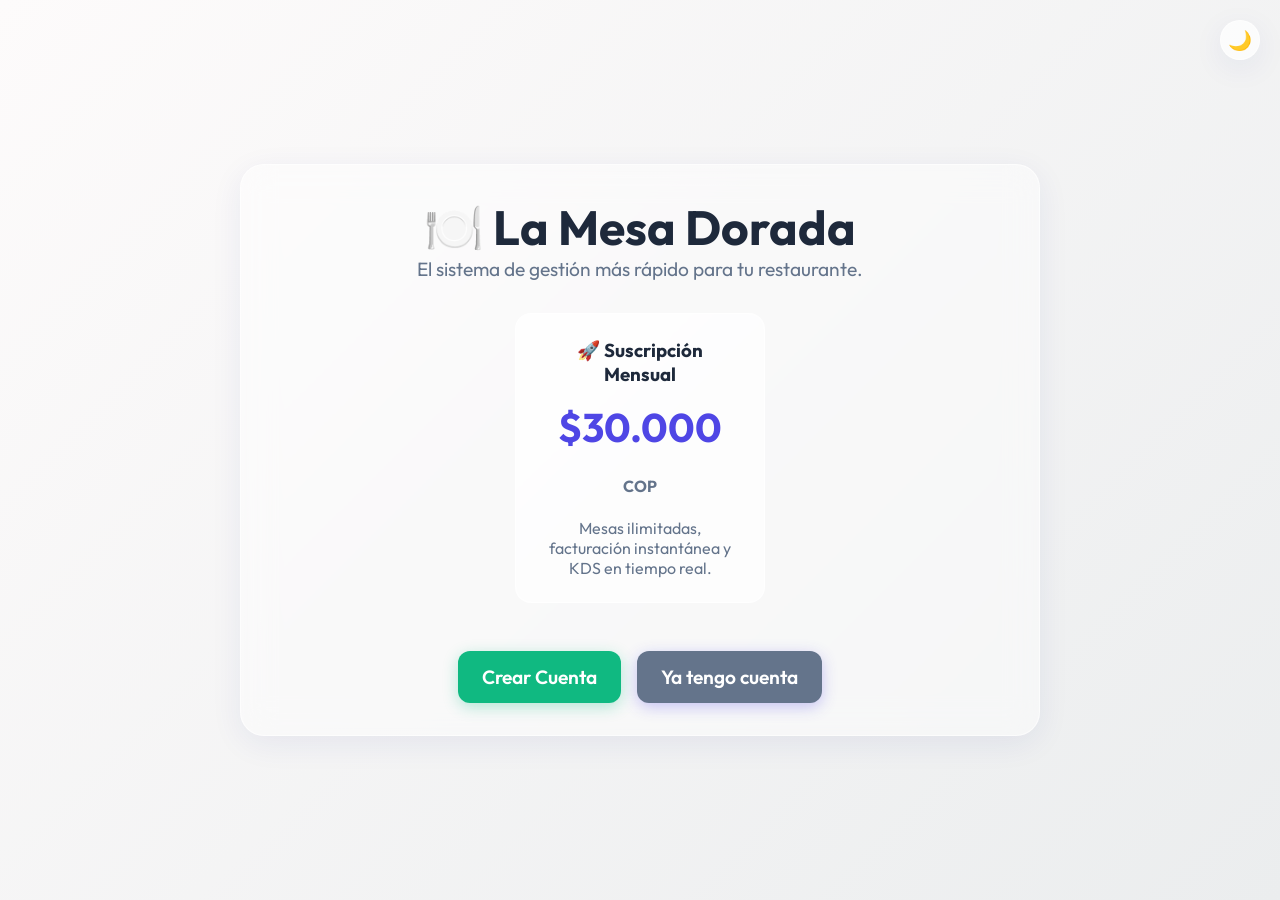
==== index.html @ ef23a767 "Add files via upload" ====
<!DOCTYPE html>
<html lang="es">
<head>
    <meta charset="UTF-8">
    <meta name="viewport" content="width=device-width, initial-scale=1.0">
    <title>La Mesa Dorada SaaS</title>
    <link rel="stylesheet" href="styles.css">
</head>
<body style="justify-content: center;">

    <button id="theme-btn" class="theme-toggle" onclick="toggleTheme()">🌙</button>

    <div class="glass-container" style="text-align: center; max-width: 800px;">
        <h1 style="font-size: 3rem; margin-bottom: 0;">🍽️ La Mesa Dorada</h1>
        <p style="font-size: 1.2rem; color: var(--text-muted); margin-bottom: 2rem;">El sistema de gestión más rápido para tu restaurante.</p>
        
        <div style="display:flex; justify-content:center; gap: 2rem; margin-bottom: 3rem;">
            <div class="card" style="width: 250px;">
                <h3>🚀 Suscripción Mensual</h3>
                <h2 style="color: var(--primary); font-size: 2.5rem; margin: 1rem 0;">$30.000<span style="font-size:1rem; color:var(--text-muted)"> COP</span></h2>
                <p style="color: var(--text-muted)">Mesas ilimitadas, facturación instantánea y KDS en tiempo real.</p>
            </div>
        </div>

        <div style="display: flex; gap: 1rem; justify-content: center;">
            <a href="register.html" class="btn success" style="text-decoration:none; font-size: 1.2rem;">Crear Cuenta</a>
            <a href="login.html" class="btn" style="text-decoration:none; font-size: 1.2rem; background: var(--text-muted);">Ya tengo cuenta</a>
        </div>
    </div>

    <script src="app.js"></script>
    <script>
        document.addEventListener('DOMContentLoaded', () => {
            const current = document.documentElement.getAttribute('data-theme');
            const btn = document.getElementById('theme-btn');
            if(btn) btn.innerText = current === 'dark' ? '☀️' : '🌙';
        });
    </script>
</body>
</html>
---- styles.css ----
@import url('https://fonts.googleapis.com/css2?family=Outfit:wght@300;400;600;700&display=swap');

/* MODO CLARO (Por defecto) */
:root {
    --bg-gradient: linear-gradient(135deg, #fdfbfb 0%, #ebedee 100%);
    --glass-bg: rgba(255, 255, 255, 0.45);
    --glass-border: rgba(255, 255, 255, 0.6);
    --glass-shadow: 0 8px 32px 0 rgba(31, 38, 135, 0.07);
    --text-main: #1e293b;
    --text-muted: #64748b;
    --primary: #4f46e5;
    --primary-hover: #4338ca;
    --success: #10b981;
    --warning: #f59e0b;
    --card-bg: rgba(255, 255, 255, 0.7);
    --input-bg: rgba(255, 255, 255, 0.8);
    --modal-overlay: rgba(0,0,0,0.5);
    --modal-bg: #fff;
    --ticket-bg: #fff;
    --ticket-text: #000;
}

/* MODO OSCURO */
[data-theme="dark"] {
    --bg-gradient: linear-gradient(135deg, #0f172a 0%, #1e293b 100%);
    --glass-bg: rgba(30, 41, 59, 0.6);
    --glass-border: rgba(255, 255, 255, 0.1);
    --glass-shadow: 0 8px 32px 0 rgba(0, 0, 0, 0.3);
    --text-main: #f8fafc;
    --text-muted: #94a3b8;
    --primary: #6366f1;
    --primary-hover: #818cf8;
    --success: #10b981;
    --warning: #f59e0b;
    --card-bg: rgba(30, 41, 59, 0.8);
    --input-bg: rgba(15, 23, 42, 0.6);
    --modal-overlay: rgba(0,0,0,0.8);
    --modal-bg: #1e293b;
    --ticket-bg: #e2e8f0; /* Factura sigue clara para impresoras */
    --ticket-text: #000;
}

* {
    box-sizing: border-box;
    margin: 0;
    padding: 0;
    font-family: 'Outfit', sans-serif;
    transition: background-color 0.3s, color 0.3s, border-color 0.3s;
}

body {
    background: var(--bg-gradient);
    min-height: 100vh;
    color: var(--text-main);
    display: flex;
    flex-direction: column;
    align-items: center;
    padding: 2rem;
}

/* Glassmorphism Container */
.glass-container {
    background: var(--glass-bg);
    backdrop-filter: blur(16px);
    -webkit-backdrop-filter: blur(16px);
    border: 1px solid var(--glass-border);
    border-radius: 24px;
    box-shadow: var(--glass-shadow);
    padding: 2rem;
    width: 100%;
    max-width: 1000px;
    position: relative;
}

h1, h2, h3 { color: var(--text-main); margin-bottom: 1rem; }

.header {
    display: flex; justify-content: space-between; align-items: center;
    margin-bottom: 2rem; border-bottom: 1px solid var(--glass-border); padding-bottom: 1rem;
}

/* Inputs */
.input-field {
    width: 100%; padding: 0.85rem; border-radius: 12px;
    border: 1px solid var(--glass-border); background: var(--input-bg);
    font-size: 1rem; color: var(--text-main); outline: none; transition: all 0.3s ease;
}
.input-field:focus {
    border-color: var(--primary); background: var(--card-bg);
    box-shadow: 0 0 0 3px rgba(79, 70, 229, 0.2);
}

/* Botones */
.btn {
    background: var(--primary); color: white; border: none;
    padding: 0.85rem 1.5rem; border-radius: 12px; font-weight: 600;
    font-size: 1rem; cursor: pointer; transition: all 0.2s ease;
    box-shadow: 0 4px 15px rgba(79, 70, 229, 0.3);
}

.btn:hover:not(:disabled) {
    background: var(--primary-hover); transform: translateY(-2px);
    box-shadow: 0 6px 20px rgba(79, 70, 229, 0.4);
}
.btn:disabled { opacity: 0.6; cursor: not-allowed; }

.btn.success { background: var(--success); box-shadow: 0 4px 15px rgba(16, 185, 129, 0.3); }
.btn.success:hover:not(:disabled) { background: #059669; box-shadow: 0 6px 20px rgba(16, 185, 129, 0.4); }

.menu-item-btn:hover {
    background: var(--card-bg) !important;
    border-color: var(--primary) !important;
}

/* Grid */
.grid { display: grid; grid-template-columns: repeat(auto-fill, minmax(280px, 1fr)); gap: 1.5rem; }
.grid-menu { display: grid; grid-template-columns: repeat(auto-fill, minmax(140px, 1fr)); gap: 1rem; }

/* Tarjetas */
.card {
    background: var(--card-bg); border: 1px solid var(--glass-border);
    border-radius: 16px; padding: 1.5rem; transition: transform 0.2s ease;
}

@keyframes slideIn {
    from { opacity: 0; transform: translateY(20px); }
    to { opacity: 1; transform: translateY(0); }
}

/* Notificaciones (Toast) */
.toast {
    position: fixed; bottom: 20px; right: 20px; background: var(--success);
    color: white; padding: 1rem 2rem; border-radius: 12px; font-weight: 600;
    box-shadow: 0 10px 25px rgba(16, 185, 129, 0.4); opacity: 0;
    transform: translateY(20px); transition: opacity 0.3s, transform 0.3s;
    pointer-events: none; z-index: 1000;
}
.toast.show { opacity: 1; transform: translateY(0); }

/* Badge */
.badge {
    display: inline-block; padding: 0.35rem 0.85rem; border-radius: 99px;
    font-size: 0.85rem; font-weight: 600; text-transform: uppercase;
}
.badge.pending { background: rgba(239, 68, 68, 0.2); color: #ef4444; border: 1px solid #ef4444; }
.badge.ready { background: rgba(16, 185, 129, 0.2); color: #10b981; border: 1px solid #10b981; }

/* Modal Factura */
.modal-overlay {
    position: fixed; top: 0; left: 0; width: 100%; height: 100%;
    background: var(--modal-overlay); backdrop-filter: blur(4px);
    display: none; justify-content: center; align-items: center; z-index: 2000;
}
.modal-content {
    background: var(--modal-bg); padding: 2rem; border-radius: 16px; width: 100%;
    max-width: 400px; box-shadow: 0 20px 40px rgba(0,0,0,0.4);
    animation: slideIn 0.3s ease;
}

/* Botón flotante para el tema */
.theme-toggle {
    position: absolute;
    top: 20px;
    right: 20px;
    background: var(--card-bg);
    border: 1px solid var(--glass-border);
    color: var(--text-main);
    width: 40px; height: 40px;
    border-radius: 50%;
    display: flex; justify-content: center; align-items: center;
    cursor: pointer; font-size: 1.2rem;
    box-shadow: var(--glass-shadow);
    transition: transform 0.2s, background 0.3s;
    z-index: 500;
}
.theme-toggle:hover {
    transform: scale(1.1);
}
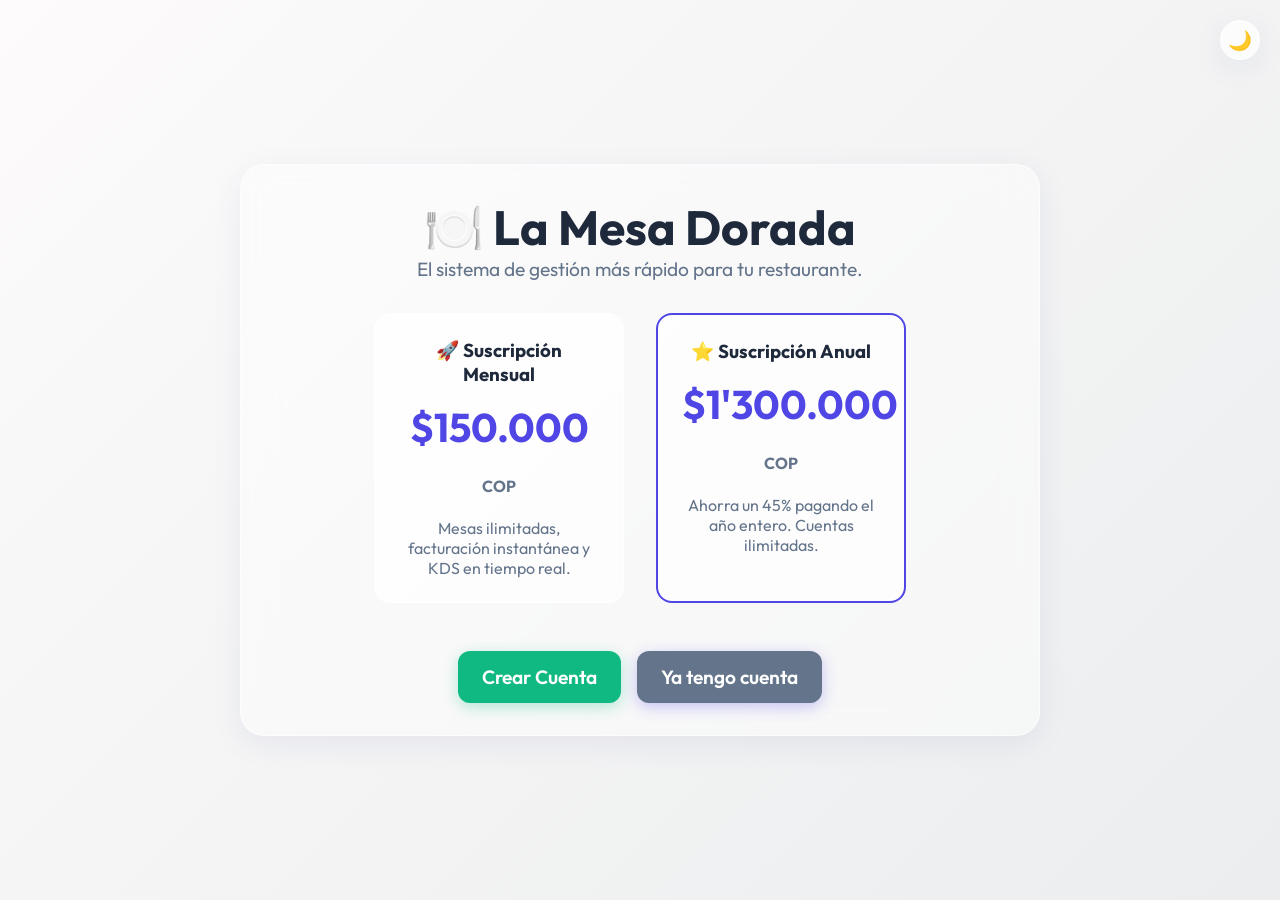
==== commit 1c7bea67: "Add files via upload" ====
--- a/index.html
+++ b/index.html
@@ -14,11 +14,16 @@
         <h1 style="font-size: 3rem; margin-bottom: 0;">🍽️ La Mesa Dorada</h1>
         <p style="font-size: 1.2rem; color: var(--text-muted); margin-bottom: 2rem;">El sistema de gestión más rápido para tu restaurante.</p>
         
-        <div style="display:flex; justify-content:center; gap: 2rem; margin-bottom: 3rem;">
+        <div style="display:flex; justify-content:center; gap: 2rem; margin-bottom: 3rem; flex-wrap:wrap;">
             <div class="card" style="width: 250px;">
                 <h3>🚀 Suscripción Mensual</h3>
-                <h2 style="color: var(--primary); font-size: 2.5rem; margin: 1rem 0;">$30.000<span style="font-size:1rem; color:var(--text-muted)"> COP</span></h2>
+                <h2 style="color: var(--primary); font-size: 2.5rem; margin: 1rem 0;">$150.000<span style="font-size:1rem; color:var(--text-muted)"> COP</span></h2>
                 <p style="color: var(--text-muted)">Mesas ilimitadas, facturación instantánea y KDS en tiempo real.</p>
+            </div>
+            <div class="card" style="width: 250px; border: 2px solid var(--primary);">
+                <h3>⭐ Suscripción Anual</h3>
+                <h2 style="color: var(--primary); font-size: 2.5rem; margin: 1rem 0;">$1'300.000<span style="font-size:1rem; color:var(--text-muted)"> COP</span></h2>
+                <p style="color: var(--text-muted)">Ahorra un 45% pagando el año entero. Cuentas ilimitadas.</p>
             </div>
         </div>
 
